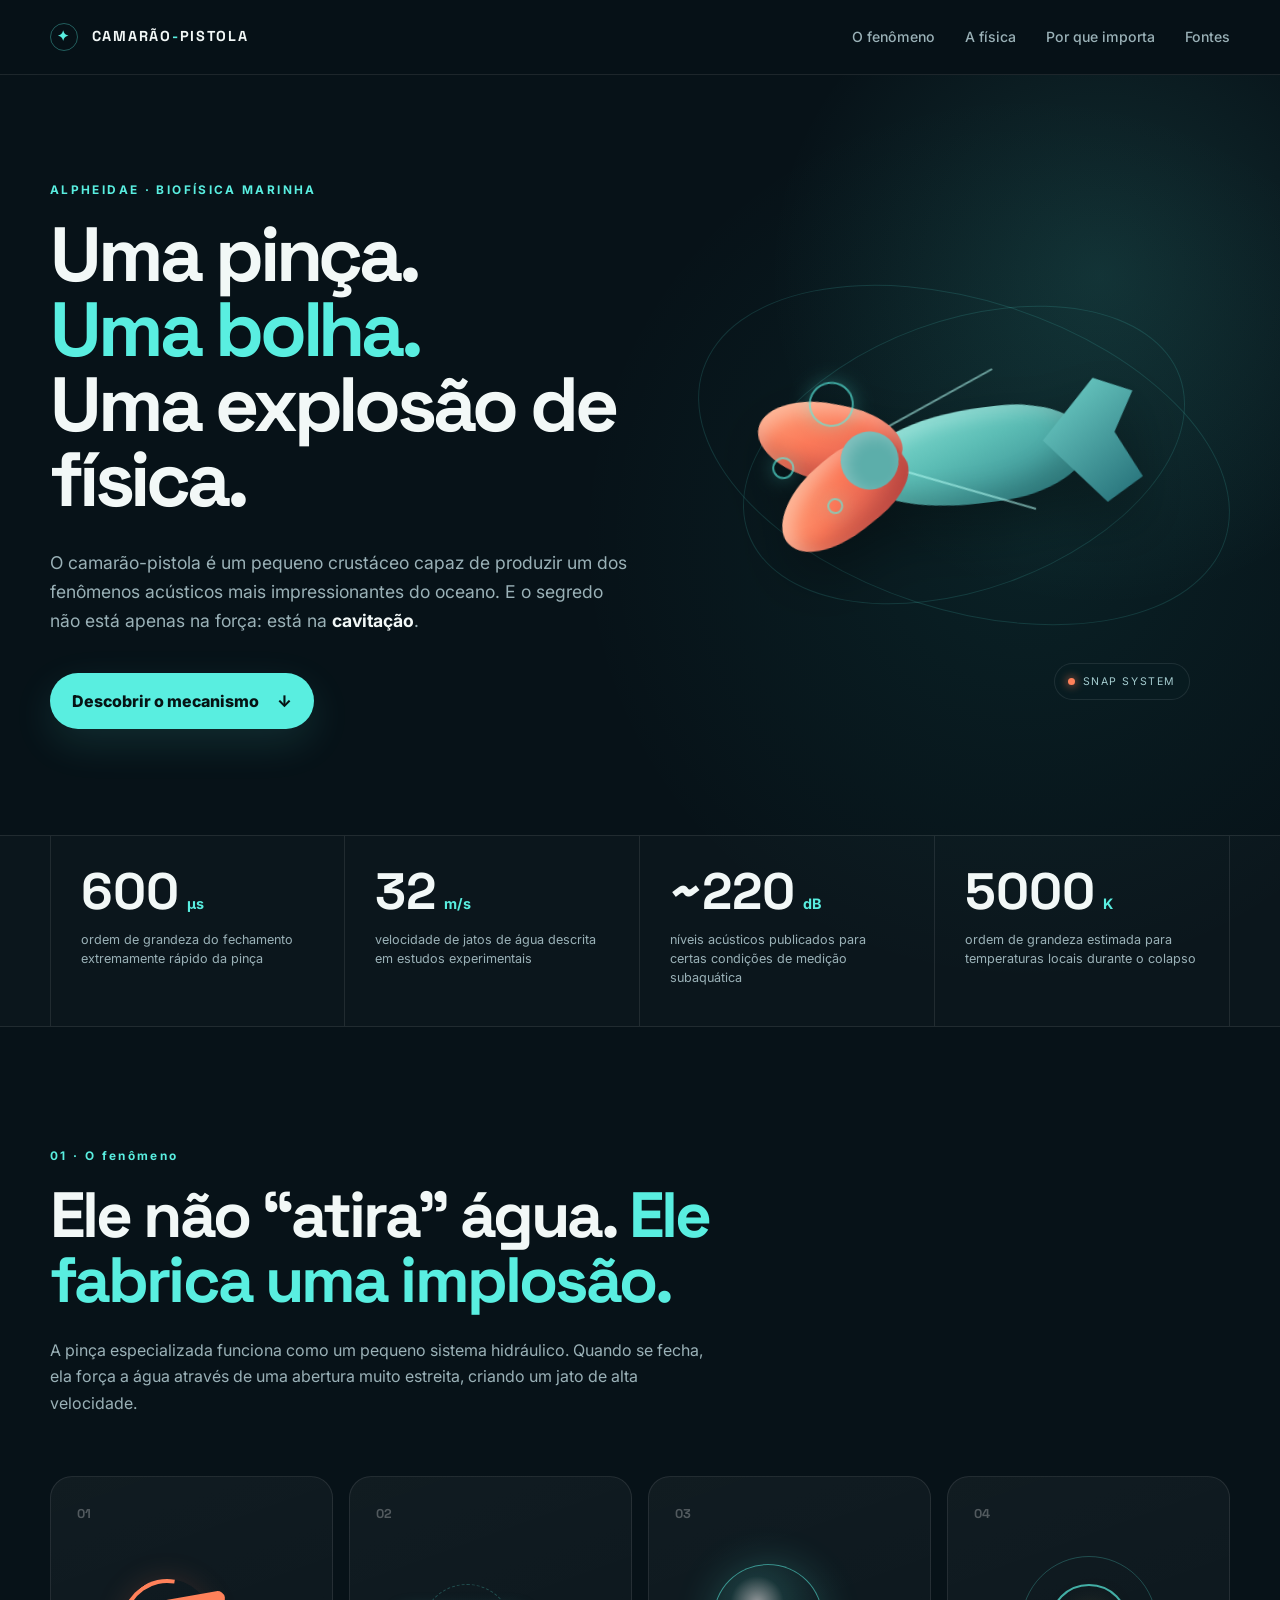
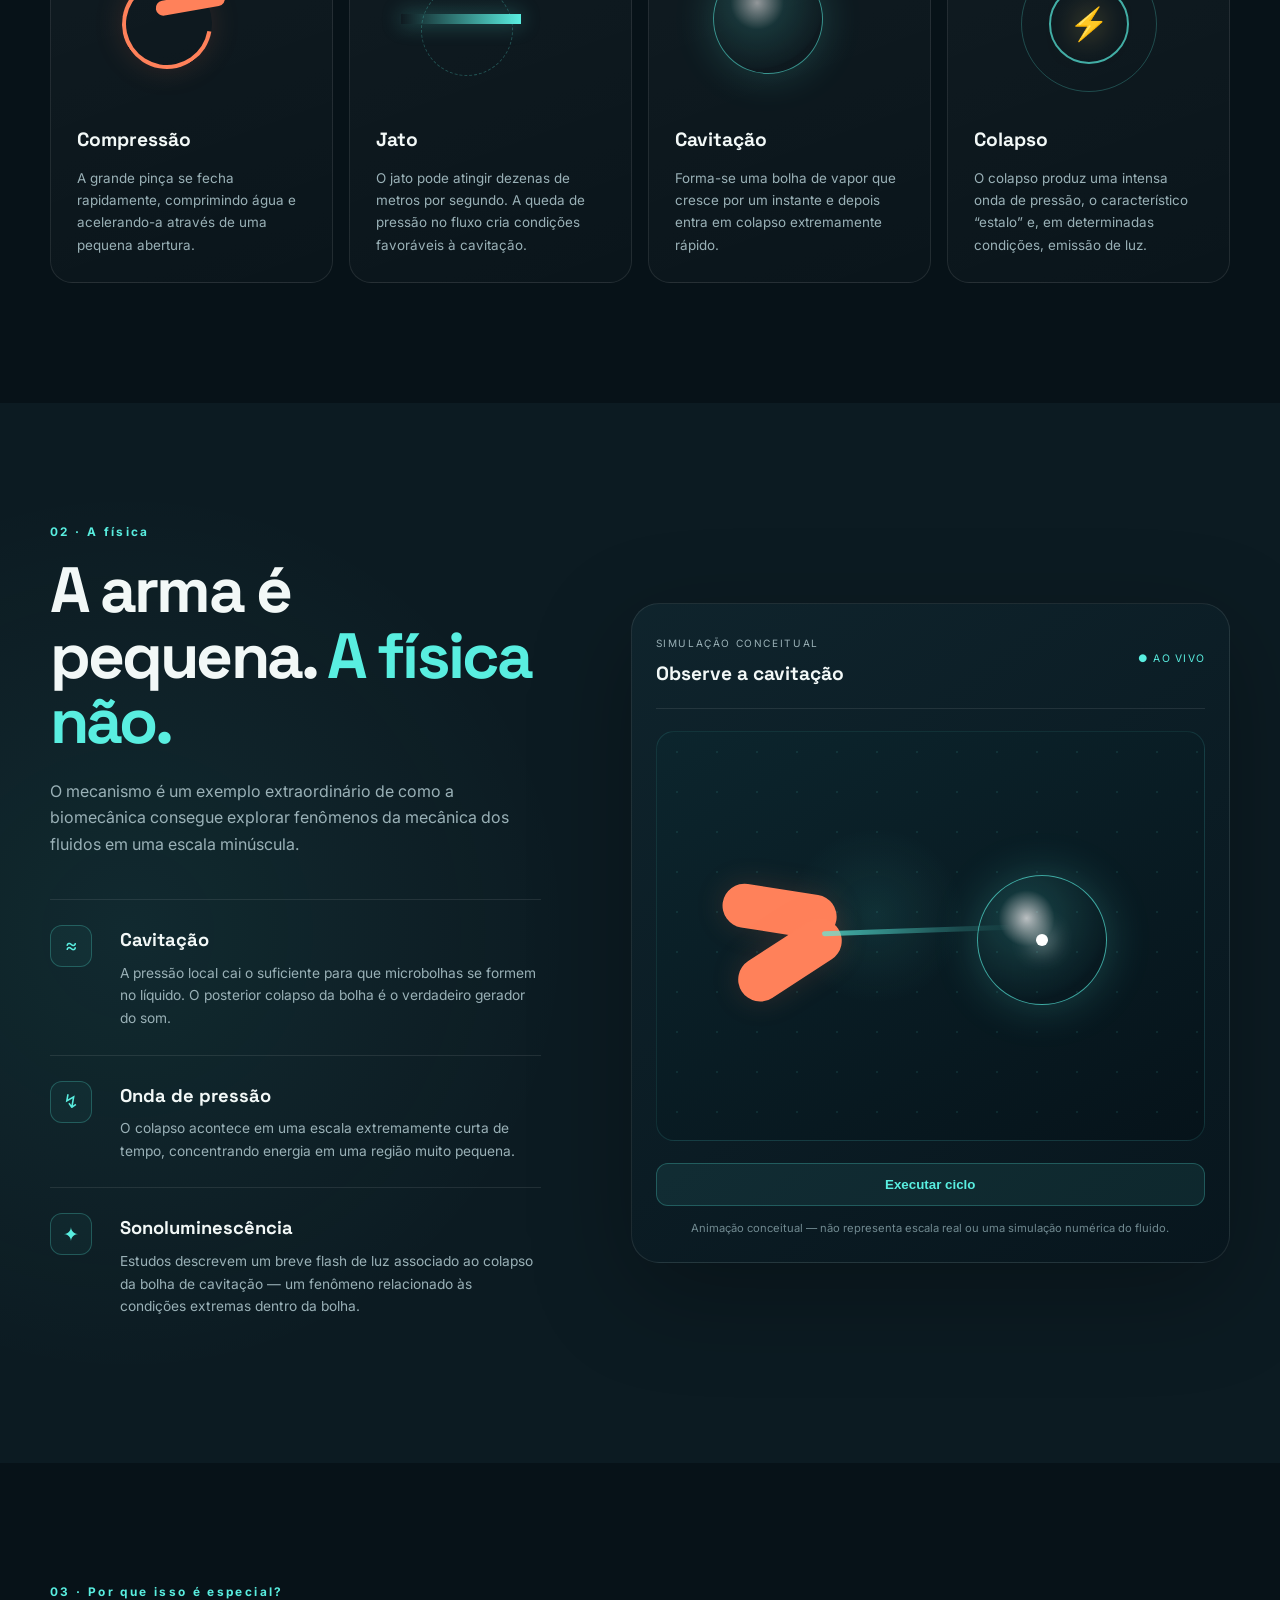
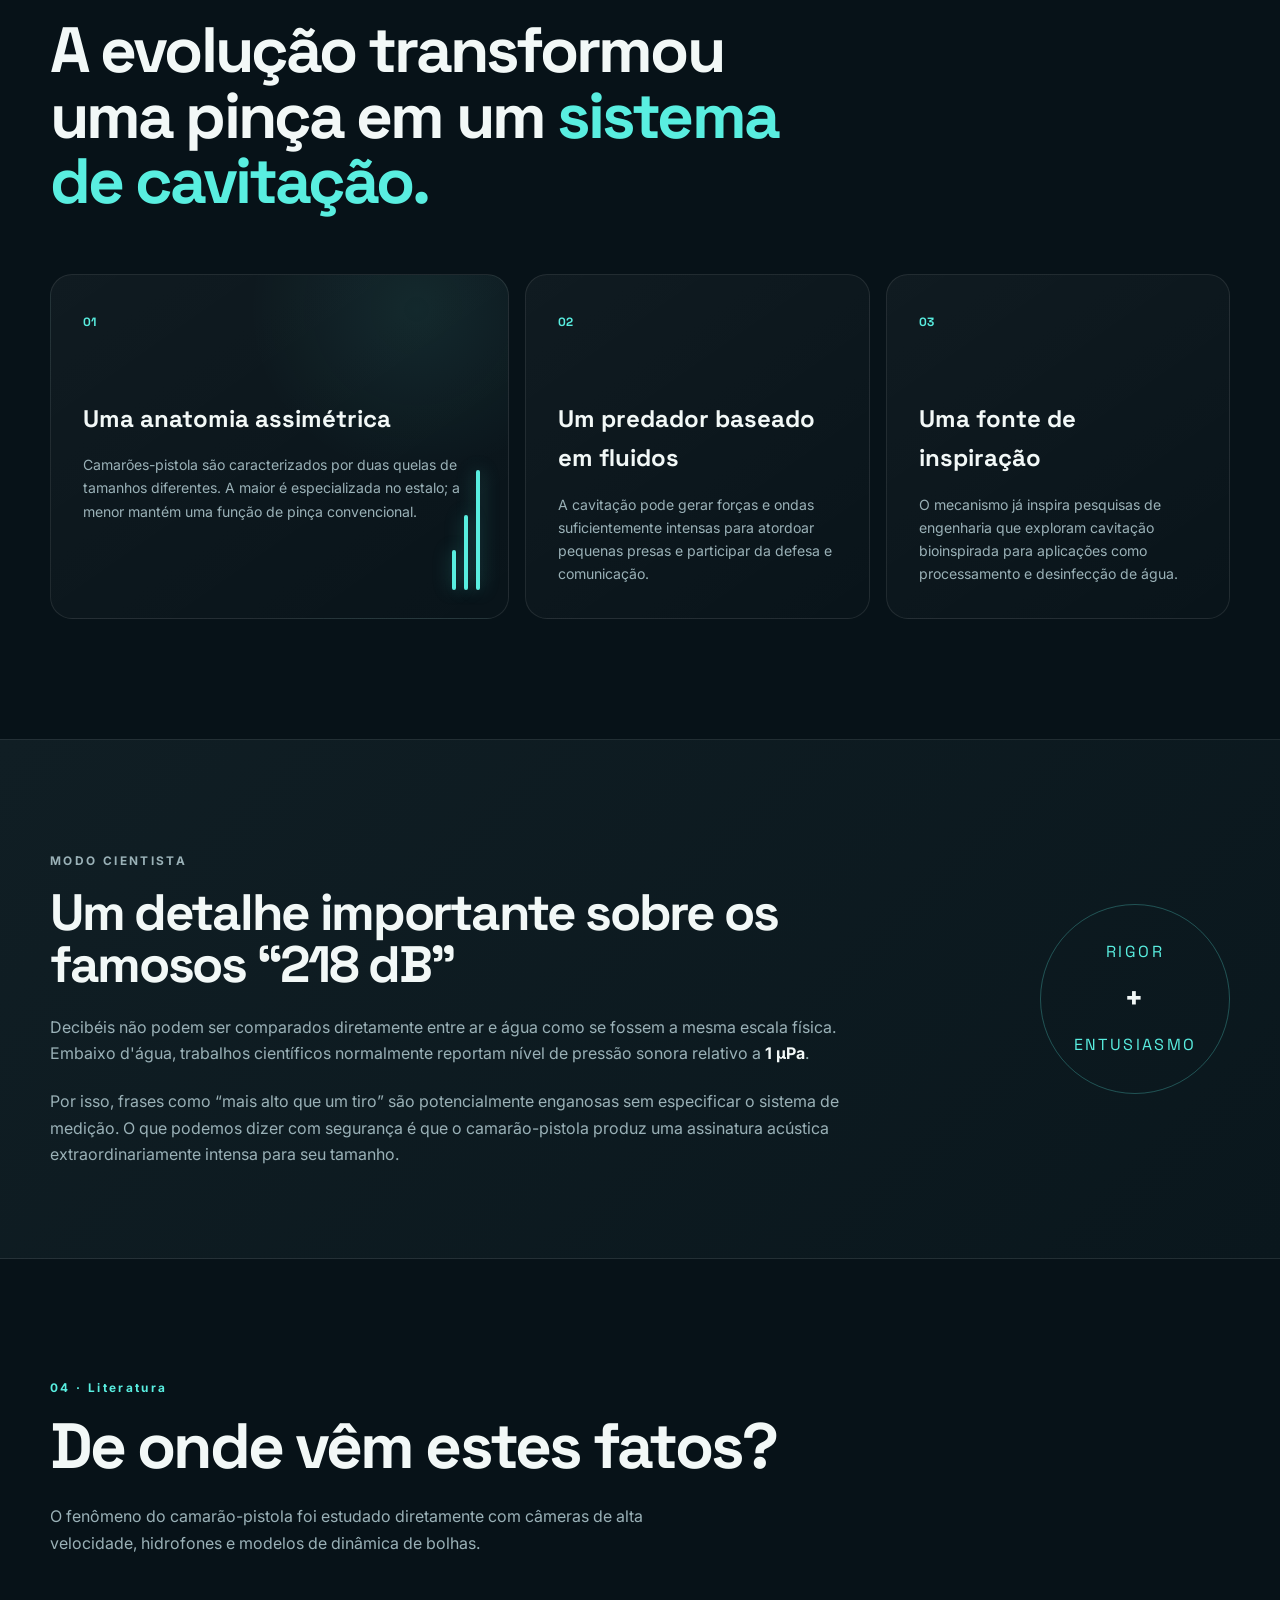
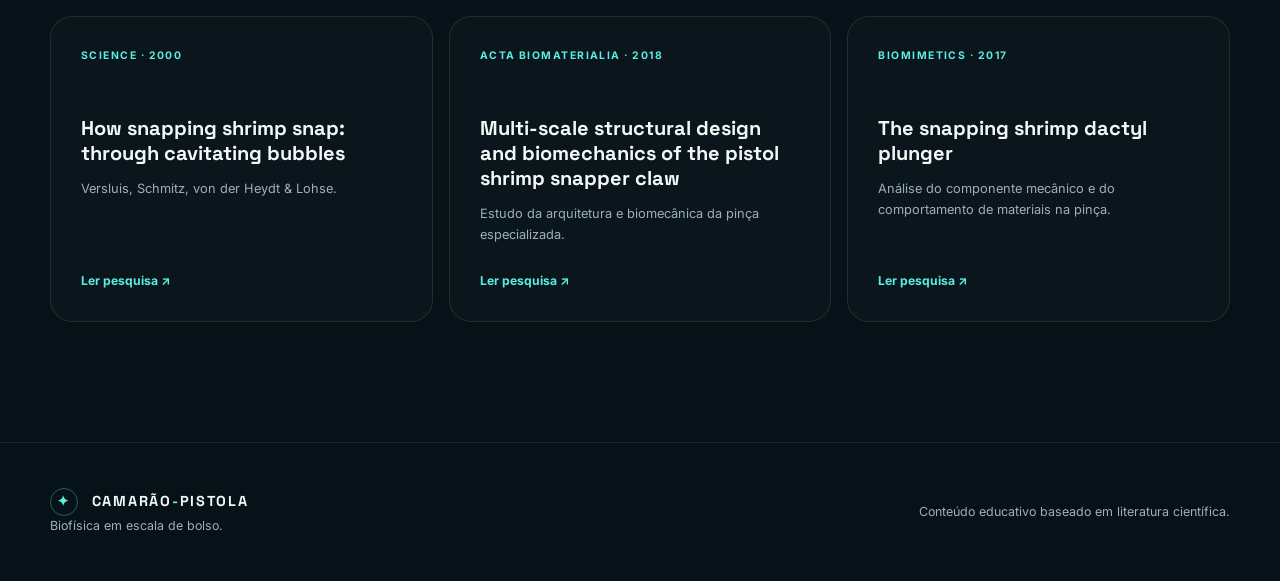
==== index.html @ d69eca31 "Primeiro comitt" ====
<!DOCTYPE html>
<html lang="pt-BR">
<head>
    <meta charset="UTF-8">
    <meta name="viewport" content="width=device-width, initial-scale=1.0">

    <meta
        name="description"
        content="Descubra a física impressionante do camarão-pistola: sua pinça, cavitação, onda de choque e o fenômeno de sonoluminescência."
    >

    <title>Camarão-Pistola — A explosão em miniatura do oceano</title>

    <link rel="preconnect" href="https://fonts.googleapis.com">
    <link rel="preconnect" href="https://fonts.gstatic.com" crossorigin>
    <link
        href="https://fonts.googleapis.com/css2?family=Inter:wght@400;500;600;700;800&family=Space+Grotesk:wght@500;600;700&display=swap"
        rel="stylesheet"
    >

    <link rel="stylesheet" href="style.css">
</head>

<body>

    <header class="site-header">
        <nav class="nav container">
            <a href="#inicio" class="logo">
                <span class="logo-mark">✦</span>
                CAMARÃO<span>-</span>PISTOLA
            </a>

            <button
                class="menu-toggle"
                id="menuToggle"
                aria-label="Abrir menu"
                aria-expanded="false"
            >
                ☰
            </button>

            <div class="nav-links" id="navLinks">
                <a href="#fenomeno">O fenômeno</a>
                <a href="#fisica">A física</a>
                <a href="#por-que-importa">Por que importa</a>
                <a href="#fontes">Fontes</a>
            </div>
        </nav>
    </header>

    <main>

        <!-- HERO -->
        <section class="hero" id="inicio">
            <div class="hero-bg-glow"></div>

            <div class="container hero-grid">

                <div class="hero-content">
                    <p class="eyebrow">
                        ALPHEIDAE · BIOFÍSICA MARINHA
                    </p>

                    <h1>
                        Uma pinça.
                        <span>Uma bolha.</span>
                        Uma explosão de física.
                    </h1>

                    <p class="hero-description">
                        O camarão-pistola é um pequeno crustáceo capaz de produzir
                        um dos fenômenos acústicos mais impressionantes do oceano.
                        E o segredo não está apenas na força: está na
                        <strong>cavitação</strong>.
                    </p>

                    <a class="cta-button" href="#fenomeno">
                        Descobrir o mecanismo
                        <span>↓</span>
                    </a>
                </div>

                <div class="hero-visual">
                    <div class="orbital-ring ring-one"></div>
                    <div class="orbital-ring ring-two"></div>

                    <div class="shrimp-art" aria-label="Ilustração estilizada de um camarão-pistola">
                        <div class="shrimp-body"></div>
                        <div class="shrimp-tail"></div>

                        <div class="shrimp-eye eye-one"></div>
                        <div class="shrimp-eye eye-two"></div>

                        <div class="antenna antenna-one"></div>
                        <div class="antenna antenna-two"></div>

                        <div class="claw">
                            <div class="claw-upper"></div>
                            <div class="claw-lower"></div>
                            <div class="claw-joint"></div>
                        </div>

                        <div class="bubble bubble-a"></div>
                        <div class="bubble bubble-b"></div>
                        <div class="bubble bubble-c"></div>
                    </div>

                    <div class="visual-label">
                        <span class="pulse-dot"></span>
                        SNAP SYSTEM
                    </div>
                </div>

            </div>
        </section>


        <!-- NÚMEROS -->
        <section class="stats">
            <div class="container stats-grid">

                <article class="stat-card">
                    <strong data-count="600">0</strong>
                    <span>µs</span>
                    <p>ordem de grandeza do fechamento extremamente rápido da pinça</p>
                </article>

                <article class="stat-card">
                    <strong data-count="32">0</strong>
                    <span>m/s</span>
                    <p>velocidade de jatos de água descrita em estudos experimentais</p>
                </article>

                <article class="stat-card">
                    <strong>~220</strong>
                    <span>dB</span>
                    <p>níveis acústicos publicados para certas condições de medição subaquática</p>
                </article>

                <article class="stat-card">
                    <strong>5000</strong>
                    <span>K</span>
                    <p>ordem de grandeza estimada para temperaturas locais durante o colapso</p>
                </article>

            </div>
        </section>


        <!-- FENÔMENO -->
        <section class="section" id="fenomeno">
            <div class="container">

                <div class="section-heading">
                    <p class="eyebrow">01 · O fenômeno</p>

                    <h2>
                        Ele não “atira” água.
                        <span>Ele fabrica uma implosão.</span>
                    </h2>

                    <p>
                        A pinça especializada funciona como um pequeno sistema
                        hidráulico. Quando se fecha, ela força a água através
                        de uma abertura muito estreita, criando um jato de alta
                        velocidade.
                    </p>
                </div>

                <div class="process">

                    <article class="process-step">
                        <div class="step-number">01</div>

                        <div class="step-visual claw-step">
                            <div class="mini-claw"></div>
                        </div>

                        <h3>Compressão</h3>

                        <p>
                            A grande pinça se fecha rapidamente, comprimindo água
                            e acelerando-a através de uma pequena abertura.
                        </p>
                    </article>


                    <article class="process-step">
                        <div class="step-number">02</div>

                        <div class="step-visual jet-step">
                            <div class="water-jet"></div>
                        </div>

                        <h3>Jato</h3>

                        <p>
                            O jato pode atingir dezenas de metros por segundo.
                            A queda de pressão no fluxo cria condições favoráveis
                            à cavitação.
                        </p>
                    </article>


                    <article class="process-step">
                        <div class="step-number">03</div>

                        <div class="step-visual bubble-step">
                            <div class="cavitation-bubble"></div>
                        </div>

                        <h3>Cavitação</h3>

                        <p>
                            Forma-se uma bolha de vapor que cresce por um instante
                            e depois entra em colapso extremamente rápido.
                        </p>
                    </article>


                    <article class="process-step">
                        <div class="step-number">04</div>

                        <div class="step-visual shock-step">
                            <div class="shockwave"></div>
                            <span>⚡</span>
                        </div>

                        <h3>Colapso</h3>

                        <p>
                            O colapso produz uma intensa onda de pressão, o
                            característico “estalo” e, em determinadas condições,
                            emissão de luz.
                        </p>
                    </article>

                </div>
            </div>
        </section>


        <!-- FÍSICA -->
        <section class="physics-section" id="fisica">
            <div class="container physics-grid">

                <div>
                    <p class="eyebrow">02 · A física</p>

                    <h2>
                        A arma é pequena.
                        <span>A física não.</span>
                    </h2>

                    <p class="physics-intro">
                        O mecanismo é um exemplo extraordinário de como a
                        biomecânica consegue explorar fenômenos da mecânica dos
                        fluidos em uma escala minúscula.
                    </p>

                    <div class="physics-points">

                        <div class="physics-point">
                            <div class="point-icon">≈</div>

                            <div>
                                <h3>Cavitação</h3>

                                <p>
                                    A pressão local cai o suficiente para que
                                    microbolhas se formem no líquido. O posterior
                                    colapso da bolha é o verdadeiro gerador
                                    do som.
                                </p>
                            </div>
                        </div>


                        <div class="physics-point">
                            <div class="point-icon">↯</div>

                            <div>
                                <h3>Onda de pressão</h3>

                                <p>
                                    O colapso acontece em uma escala extremamente
                                    curta de tempo, concentrando energia em uma
                                    região muito pequena.
                                </p>
                            </div>
                        </div>


                        <div class="physics-point">
                            <div class="point-icon">✦</div>

                            <div>
                                <h3>Sonoluminescência</h3>

                                <p>
                                    Estudos descrevem um breve flash de luz associado
                                    ao colapso da bolha de cavitação — um fenômeno
                                    relacionado às condições extremas dentro da bolha.
                                </p>
                            </div>
                        </div>

                    </div>
                </div>


                <!-- Simulação -->
                <div class="simulation-card">

                    <div class="simulation-header">
                        <div>
                            <span class="simulation-label">SIMULAÇÃO CONCEITUAL</span>
                            <h3>Observe a cavitação</h3>
                        </div>

                        <span class="simulation-status">
                            ● AO VIVO
                        </span>
                    </div>

                    <div class="simulation">

                        <div class="sim-water"></div>

                        <div class="sim-claw">
                            <div class="sim-upper"></div>
                            <div class="sim-lower"></div>
                        </div>

                        <div class="sim-stream"></div>

                        <div class="sim-bubble">
                            <span></span>
                        </div>

                        <div class="sim-shockwave wave-one"></div>
                        <div class="sim-shockwave wave-two"></div>

                    </div>

                    <button id="simulateButton" class="simulate-button">
                        Executar ciclo
                    </button>

                    <p class="simulation-note">
                        Animação conceitual — não representa escala real ou uma
                        simulação numérica do fluido.
                    </p>

                </div>

            </div>
        </section>


        <!-- DETALHE -->
        <section class="section detail-section" id="por-que-importa">
            <div class="container">

                <div class="section-heading narrow">
                    <p class="eyebrow">03 · Por que isso é especial?</p>

                    <h2>
                        A evolução transformou uma pinça
                        em um <span>sistema de cavitação.</span>
                    </h2>
                </div>


                <div class="feature-grid">

                    <article class="feature-card feature-large">
                        <span class="feature-number">01</span>

                        <h3>Uma anatomia assimétrica</h3>

                        <p>
                            Camarões-pistola são caracterizados por duas quelas
                            de tamanhos diferentes. A maior é especializada no
                            estalo; a menor mantém uma função de pinça convencional.
                        </p>

                        <div class="feature-decoration">
                            <div></div>
                            <div></div>
                            <div></div>
                        </div>
                    </article>


                    <article class="feature-card">
                        <span class="feature-number">02</span>

                        <h3>Um predador baseado em fluidos</h3>

                        <p>
                            A cavitação pode gerar forças e ondas suficientemente
                            intensas para atordoar pequenas presas e participar da
                            defesa e comunicação.
                        </p>
                    </article>


                    <article class="feature-card">
                        <span class="feature-number">03</span>

                        <h3>Uma fonte de inspiração</h3>

                        <p>
                            O mecanismo já inspira pesquisas de engenharia que
                            exploram cavitação bioinspirada para aplicações como
                            processamento e desinfecção de água.
                        </p>
                    </article>

                </div>

            </div>
        </section>


        <!-- MODO CIENTISTA -->
        <section class="scientist-section">
            <div class="container scientist-box">

                <div>
                    <p class="eyebrow">MODO CIENTISTA</p>

                    <h2>
                        Um detalhe importante sobre os famosos “218 dB”
                    </h2>

                    <p>
                        Decibéis não podem ser comparados diretamente entre ar e
                        água como se fossem a mesma escala física. Embaixo d'água,
                        trabalhos científicos normalmente reportam nível de pressão
                        sonora relativo a <strong>1 µPa</strong>.
                    </p>

                    <p>
                        Por isso, frases como “mais alto que um tiro” são
                        potencialmente enganosas sem especificar o sistema de
                        medição. O que podemos dizer com segurança é que o
                        camarão-pistola produz uma assinatura acústica
                        extraordinariamente intensa para seu tamanho.
                    </p>
                </div>

                <div class="scientist-badge">
                    <span>RIGOR</span>
                    <strong>+</strong>
                    <span>ENTUSIASMO</span>
                </div>

            </div>
        </section>


        <!-- FONTES -->
        <section class="sources section" id="fontes">
            <div class="container">

                <div class="section-heading">
                    <p class="eyebrow">04 · Literatura</p>

                    <h2>
                        De onde vêm estes fatos?
                    </h2>

                    <p>
                        O fenômeno do camarão-pistola foi estudado diretamente
                        com câmeras de alta velocidade, hidrofones e modelos de
                        dinâmica de bolhas.
                    </p>
                </div>

                <div class="source-list">

                    <a
                        class="source-card"
                        href="https://pubmed.ncbi.nlm.nih.gov/11000111/"
                        target="_blank"
                        rel="noopener noreferrer"
                    >
                        <span class="source-type">SCIENCE · 2000</span>

                        <h3>
                            How snapping shrimp snap: through cavitating bubbles
                        </h3>

                        <p>
                            Versluis, Schmitz, von der Heydt & Lohse.
                        </p>

                        <span class="source-link">
                            Ler pesquisa ↗
                        </span>
                    </a>


                    <a
                        class="source-card"
                        href="https://www.sciencedirect.com/science/article/pii/S1742706118302411"
                        target="_blank"
                        rel="noopener noreferrer"
                    >
                        <span class="source-type">ACTA BIOMATERIALIA · 2018</span>

                        <h3>
                            Multi-scale structural design and biomechanics of the pistol shrimp snapper claw
                        </h3>

                        <p>
                            Estudo da arquitetura e biomecânica da pinça especializada.
                        </p>

                        <span class="source-link">
                            Ler pesquisa ↗
                        </span>
                    </a>


                    <a
                        class="source-card"
                        href="https://www.sciencedirect.com/science/article/abs/pii/S0944200617301101"
                        target="_blank"
                        rel="noopener noreferrer"
                    >
                        <span class="source-type">BIOMIMETICS · 2017</span>

                        <h3>
                            The snapping shrimp dactyl plunger
                        </h3>

                        <p>
                            Análise do componente mecânico e do comportamento de
                            materiais na pinça.
                        </p>

                        <span class="source-link">
                            Ler pesquisa ↗
                        </span>
                    </a>

                </div>

            </div>
        </section>

    </main>


    <footer>
        <div class="container footer-content">

            <div>
                <div class="logo">
                    <span class="logo-mark">✦</span>
                    CAMARÃO<span>-</span>PISTOLA
                </div>

                <p>
                    Biofísica em escala de bolso.
                </p>
            </div>

            <p class="footer-note">
                Conteúdo educativo baseado em literatura científica.
            </p>

        </div>
    </footer>


    <script src="script.js"></script>

</body>
</html>
---- style.css ----
:root {
    --bg: #071218;
    --bg-soft: #0c1b22;
    --surface: #10252d;
    --surface-light: #14313b;
    --text: #f2f8f7;
    --muted: #9ab1b7;

    --cyan: #59eee0;
    --cyan-dark: #19bdae;
    --orange: #ff815a;
    --yellow: #ffd166;

    --line: rgba(255, 255, 255, 0.09);

    --radius: 22px;
    --container: 1180px;
}


* {
    box-sizing: border-box;
    margin: 0;
    padding: 0;
}


html {
    scroll-behavior: smooth;
}


body {
    background:
        radial-gradient(circle at 80% 10%, rgba(47, 227, 213, 0.07), transparent 28rem),
        var(--bg);

    color: var(--text);

    font-family: "Inter", sans-serif;

    line-height: 1.65;

    overflow-x: hidden;
}


a {
    color: inherit;
    text-decoration: none;
}


.container {
    width: min(100% - 48px, var(--container));
    margin-inline: auto;
}


/* HEADER */

.site-header {
    position: sticky;
    top: 0;

    z-index: 100;

    border-bottom: 1px solid var(--line);

    background: rgba(7, 18, 24, 0.82);

    backdrop-filter: blur(18px);
}


.nav {
    min-height: 74px;

    display: flex;
    align-items: center;
    justify-content: space-between;
}


.logo {
    font-family: "Space Grotesk", sans-serif;

    font-size: 0.9rem;

    font-weight: 700;

    letter-spacing: 0.12em;
}


.logo > span:not(.logo-mark) {
    color: var(--cyan);
}


.logo-mark {
    display: inline-grid;

    width: 28px;
    height: 28px;

    margin-right: 8px;

    place-items: center;

    border: 1px solid rgba(89, 238, 224, 0.35);

    border-radius: 50%;

    color: var(--cyan);
}


.nav-links {
    display: flex;
    gap: 30px;

    color: var(--muted);

    font-size: 0.88rem;

    font-weight: 500;
}


.nav-links a {
    transition:
        color 0.2s ease,
        transform 0.2s ease;
}


.nav-links a:hover {
    color: var(--cyan);

    transform: translateY(-1px);
}


.menu-toggle {
    display: none;

    border: 0;

    background: transparent;

    color: var(--text);

    font-size: 1.8rem;

    cursor: pointer;
}


/* HERO */

.hero {
    position: relative;

    min-height: 760px;

    display: grid;

    align-items: center;

    overflow: hidden;
}


.hero-bg-glow {
    position: absolute;

    width: 720px;
    height: 720px;

    right: -180px;
    top: -160px;

    background:
        radial-gradient(
            circle,
            rgba(89, 238, 224, 0.13),
            transparent 65%
        );

    pointer-events: none;
}


.hero-grid {
    display: grid;

    grid-template-columns: 1.04fr 0.96fr;

    align-items: center;

    gap: 70px;
}


.eyebrow {
    margin-bottom: 16px;

    color: var(--cyan);

    font-size: 0.74rem;

    font-weight: 700;

    letter-spacing: 0.2em;
}


.hero h1 {
    max-width: 760px;

    font-family: "Space Grotesk", sans-serif;

    font-size: clamp(3.2rem, 6vw, 6.3rem);

    line-height: 0.98;

    letter-spacing: -0.055em;
}


.hero h1 span {
    display: block;

    color: var(--cyan);
}


.hero-description {
    max-width: 630px;

    margin-top: 30px;

    color: var(--muted);

    font-size: 1.1rem;
}


.hero-description strong {
    color: var(--text);
}


.cta-button {
    display: inline-flex;

    align-items: center;
    gap: 18px;

    margin-top: 38px;

    padding: 15px 22px;

    border-radius: 999px;

    background: var(--cyan);

    color: #061314;

    font-weight: 800;

    box-shadow:
        0 0 0 0 rgba(89, 238, 224, 0.25),
        0 14px 40px rgba(89, 238, 224, 0.12);

    transition:
        transform 0.2s ease,
        box-shadow 0.2s ease;
}


.cta-button:hover {
    transform: translateY(-3px);

    box-shadow:
        0 0 0 8px rgba(89, 238, 224, 0.05),
        0 18px 55px rgba(89, 238, 224, 0.2);
}


.hero-visual {
    position: relative;

    min-height: 600px;

    display: grid;

    place-items: center;
}


.orbital-ring {
    position: absolute;

    border: 1px solid rgba(89, 238, 224, 0.14);

    border-radius: 50%;

    transform: rotate(-20deg);
}


.ring-one {
    width: 460px;
    height: 270px;
}


.ring-two {
    width: 550px;
    height: 310px;

    transform: rotate(18deg);
}


.shrimp-art {
    position: relative;

    width: 400px;
    height: 250px;

    transform: rotate(-7deg);

    filter:
        drop-shadow(0 25px 30px rgba(0, 0, 0, 0.35));
}


.shrimp-body {
    position: absolute;

    width: 230px;
    height: 95px;

    left: 95px;
    top: 80px;

    border-radius:
        62% 42% 46% 55% /
        58% 52% 58% 48%;

    background:
        linear-gradient(
            160deg,
            #8ce6d9,
            #5cbdb5 44%,
            #2b7f85 100%
        );

    box-shadow:
        inset -20px -15px 25px rgba(0, 0, 0, 0.15),
        inset 10px 10px 15px rgba(255, 255, 255, 0.18);
}


.shrimp-tail {
    position: absolute;

    width: 95px;
    height: 125px;

    right: 25px;
    top: 64px;

    background:
        linear-gradient(
            145deg,
            #72d4cb,
            #236d76
        );

    clip-path: polygon(
        0 45%,
        60% 0,
        100% 14%,
        76% 45%,
        100% 83%,
        60% 100%
    );
}


.shrimp-eye {
    position: absolute;

    width: 10px;
    height: 10px;

    top: 101px;

    border-radius: 50%;

    background: var(--yellow);

    box-shadow:
        0 0 12px rgba(255, 209, 102, 0.9);
}


.eye-one {
    left: 100px;
}


.eye-two {
    left: 117px;
}


.antenna {
    position: absolute;

    height: 2px;

    transform-origin: left center;

    background: rgba(178, 251, 242, 0.55);
}


.antenna-one {
    width: 160px;

    left: 90px;
    top: 102px;

    transform: rotate(-22deg);
}


.antenna-two {
    width: 190px;

    left: 90px;
    top: 112px;

    transform: rotate(23deg);
}


.claw {
    position: absolute;

    width: 190px;
    height: 165px;

    left: -6px;
    top: 40px;

    transform: rotate(-7deg);
}


.claw-upper,
.claw-lower {
    position: absolute;

    width: 145px;
    height: 78px;

    left: 5px;

    border-radius: 55% 48% 40% 55%;

    background:
        linear-gradient(
            145deg,
            #ffaf83,
            #fb7959 45%,
            #c94b48
        );

    box-shadow:
        inset 8px 9px 15px rgba(255, 255, 255, 0.25),
        inset -15px -15px 18px rgba(84, 18, 22, 0.18);
}


.claw-upper {
    top: 15px;

    transform:
        rotate(27deg)
        skewX(-4deg);
}


.claw-lower {
    top: 70px;

    transform:
        rotate(-25deg)
        skewX(-4deg);
}


.claw-joint {
    position: absolute;

    width: 58px;
    height: 58px;

    left: 83px;
    top: 52px;

    border-radius: 50%;

    background: #5caeaa;

    box-shadow:
        inset 5px 6px 15px rgba(255, 255, 255, 0.25);
}


.bubble {
    position: absolute;

    border-radius: 50%;

    border: 2px solid rgba(89, 238, 224, 0.65);

    box-shadow:
        0 0 20px rgba(89, 238, 224, 0.3);
}


.bubble-a {
    width: 45px;
    height: 45px;

    left: 52px;
    top: 36px;
}


.bubble-b {
    width: 22px;
    height: 22px;

    left: 8px;
    top: 105px;
}


.bubble-c {
    width: 16px;
    height: 16px;

    left: 58px;
    top: 152px;
}


.visual-label {
    position: absolute;

    right: 40px;
    bottom: 55px;

    display: flex;

    align-items: center;

    gap: 8px;

    padding: 9px 13px;

    border: 1px solid var(--line);

    border-radius: 999px;

    background: rgba(9, 28, 34, 0.75);

    color: #a4cccf;

    font-size: 0.66rem;

    letter-spacing: 0.15em;
}


.pulse-dot {
    width: 7px;
    height: 7px;

    border-radius: 50%;

    background: var(--orange);

    box-shadow: 0 0 10px var(--orange);

    animation: pulse 1.5s infinite;
}


@keyframes pulse {
    0%, 100% {
        transform: scale(1);

        opacity: 1;
    }

    50% {
        transform: scale(1.6);

        opacity: 0.55;
    }
}


/* STATS */

.stats {
    border-top: 1px solid var(--line);
    border-bottom: 1px solid var(--line);

    background: rgba(255, 255, 255, 0.015);
}


.stats-grid {
    display: grid;

    grid-template-columns: repeat(4, 1fr);
}


.stat-card {
    min-height: 190px;

    padding: 30px;

    border-right: 1px solid var(--line);
}


.stat-card:first-child {
    border-left: 1px solid var(--line);
}


.stat-card strong {
    font-family: "Space Grotesk", sans-serif;

    font-size: clamp(2.1rem, 4vw, 3.6rem);

    line-height: 1;

    color: var(--text);
}


.stat-card span {
    margin-left: 4px;

    color: var(--cyan);

    font-size: 0.9rem;

    font-weight: 700;
}


.stat-card p {
    margin-top: 14px;

    color: var(--muted);

    font-size: 0.79rem;

    line-height: 1.5;
}


/* SECTIONS */

.section {
    padding: 120px 0;
}


.section-heading {
    max-width: 820px;

    margin-bottom: 60px;
}


.section-heading.narrow {
    max-width: 780px;
}


.section-heading h2,
.physics-section h2,
.scientist-section h2 {
    font-family: "Space Grotesk", sans-serif;

    font-size: clamp(2.5rem, 5vw, 5rem);

    letter-spacing: -0.045em;

    line-height: 1.02;
}


.section-heading h2 span,
.physics-section h2 span {
    color: var(--cyan);
}


.section-heading > p:last-child {
    max-width: 660px;

    margin-top: 24px;

    color: var(--muted);

    font-size: 1rem;
}


/* PROCESS */

.process {
    display: grid;

    grid-template-columns: repeat(4, 1fr);

    gap: 16px;
}


.process-step {
    padding: 26px;

    border: 1px solid var(--line);

    border-radius: var(--radius);

    background:
        linear-gradient(
            160deg,
            rgba(255, 255, 255, 0.045),
            rgba(255, 255, 255, 0.015)
        );

    transition:
        transform 0.25s ease,
        border-color 0.25s ease;
}


.process-step:hover {
    transform: translateY(-7px);

    border-color: rgba(89, 238, 224, 0.25);
}


.step-number {
    color: rgba(255, 255, 255, 0.28);

    font-family: "Space Grotesk", sans-serif;

    font-size: 0.8rem;

    font-weight: 700;
}


.step-visual {
    position: relative;

    height: 150px;

    margin: 25px 0;
}


.mini-claw {
    position: absolute;

    width: 90px;
    height: 90px;

    left: 45px;
    top: 30px;

    border-radius: 50%;

    border: 4px solid var(--orange);

    border-right-color: transparent;

    transform: rotate(-35deg);

    box-shadow: 0 0 30px rgba(255, 129, 90, 0.15);
}


.mini-claw::after {
    content: "";

    position: absolute;

    width: 70px;
    height: 15px;

    right: -25px;
    top: 30px;

    border-radius: 999px;

    background: var(--orange);

    transform: rotate(25deg);
}


.water-jet::before {
    content: "";

    position: absolute;

    width: 10px;
    height: 120px;

    left: 80px;
    top: 10px;

    background: linear-gradient(
        to top,
        transparent,
        var(--cyan)
    );

    transform: rotate(90deg);

    box-shadow:
        0 0 20px rgba(89, 238, 224, 0.35);
}


.water-jet::after {
    content: "";

    position: absolute;

    width: 90px;
    height: 90px;

    left: 45px;
    top: 35px;

    border: 1px dashed rgba(89, 238, 224, 0.25);

    border-radius: 50%;
}


.cavitation-bubble {
    position: absolute;

    width: 110px;
    height: 110px;

    left: 38px;
    top: 15px;

    border-radius: 50%;

    background:
        radial-gradient(
            circle at 40% 35%,
            rgba(255, 255, 255, 0.55),
            rgba(89, 238, 224, 0.13) 28%,
            rgba(89, 238, 224, 0.02) 68%,
            transparent 70%
        );

    border: 1px solid rgba(89, 238, 224, 0.55);

    box-shadow:
        0 0 40px rgba(89, 238, 224, 0.2);

    animation: bubbleFloat 2.3s infinite ease-in-out;
}


@keyframes bubbleFloat {
    0%, 100% {
        transform: scale(0.96);
    }

    50% {
        transform: scale(1.04);
    }
}


.shock-step {
    display: grid;

    place-items: center;
}


.shock-step span {
    position: relative;

    z-index: 2;

    color: var(--yellow);

    font-size: 2rem;

    filter:
        drop-shadow(0 0 15px rgba(255, 209, 102, 0.6));
}


.shockwave {
    position: absolute;

    width: 80px;
    height: 80px;

    border: 2px solid var(--cyan);

    border-radius: 50%;

    opacity: 0.7;
}


.shockwave::after {
    content: "";

    position: absolute;

    inset: -30px;

    border: 1px solid rgba(89, 238, 224, 0.35);

    border-radius: 50%;
}


.process-step h3 {
    font-family: "Space Grotesk", sans-serif;

    font-size: 1.2rem;
}


.process-step p {
    margin-top: 11px;

    color: var(--muted);

    font-size: 0.84rem;
}


/* PHYSICS */

.physics-section {
    padding: 120px 0;

    background:
        radial-gradient(
            circle at 10% 50%,
            rgba(89, 238, 224, 0.07),
            transparent 35%
        ),
        var(--bg-soft);
}


.physics-grid {
    display: grid;

    grid-template-columns: 0.9fr 1.1fr;

    gap: 90px;

    align-items: center;
}


.physics-intro {
    max-width: 650px;

    margin-top: 24px;

    color: var(--muted);
}


.physics-points {
    margin-top: 42px;
}


.physics-point {
    display: grid;

    grid-template-columns: 50px 1fr;

    gap: 20px;

    padding: 25px 0;

    border-top: 1px solid var(--line);
}


.point-icon {
    width: 42px;
    height: 42px;

    display: grid;

    place-items: center;

    border: 1px solid rgba(89, 238, 224, 0.25);

    border-radius: 12px;

    background: rgba(89, 238, 224, 0.04);

    color: var(--cyan);

    font-size: 1.2rem;
}


.physics-point h3 {
    font-family: "Space Grotesk", sans-serif;

    font-size: 1.15rem;
}


.physics-point p {
    margin-top: 6px;

    color: var(--muted);

    font-size: 0.86rem;
}


/* SIMULAÇÃO */

.simulation-card {
    padding: 24px;

    border: 1px solid var(--line);

    border-radius: 28px;

    background:
        linear-gradient(
            145deg,
            rgba(16, 37, 45, 0.94),
            rgba(8, 22, 29, 0.94)
        );

    box-shadow:
        0 30px 100px rgba(0, 0, 0, 0.28);
}


.simulation-header {
    display: flex;

    justify-content: space-between;

    align-items: center;

    padding-bottom: 18px;

    border-bottom: 1px solid var(--line);
}


.simulation-label {
    color: var(--muted);

    font-size: 0.63rem;

    letter-spacing: 0.16em;
}


.simulation-header h3 {
    margin-top: 4px;

    font-family: "Space Grotesk", sans-serif;

    font-size: 1.2rem;
}


.simulation-status {
    color: var(--cyan);

    font-size: 0.65rem;

    letter-spacing: 0.12em;
}


.simulation {
    position: relative;

    height: 410px;

    margin: 22px 0;

    overflow: hidden;

    border: 1px solid rgba(89, 238, 224, 0.12);

    border-radius: 18px;

    background:
        radial-gradient(
            circle at 40% 45%,
            rgba(89, 238, 224, 0.09),
            transparent 22%
        ),
        linear-gradient(
            150deg,
            #0c252d,
            #06131a
        );
}


.sim-water {
    position: absolute;

    inset: 0;

    opacity: 0.3;

    background-image:
        radial-gradient(
            circle,
            rgba(89, 238, 224, 0.3) 1px,
            transparent 1px
        );

    background-size: 40px 40px;

    animation: waterMove 7s linear infinite;
}


@keyframes waterMove {
    from {
        background-position: 0 0;
    }

    to {
        background-position: 40px 40px;
    }
}


.sim-claw {
    position: absolute;

    left: 70px;
    top: 150px;

    width: 160px;
    height: 100px;

    transform: rotate(-12deg);
}


.sim-upper,
.sim-lower {
    position: absolute;

    width: 115px;
    height: 44px;

    border-radius: 40px;

    background: var(--orange);

    box-shadow:
        0 0 30px rgba(255, 129, 90, 0.15);
}


.sim-upper {
    top: 2px;

    transform: rotate(21deg);
}


.sim-lower {
    bottom: 4px;

    transform: rotate(-21deg);
}


.sim-stream {
    position: absolute;

    left: 165px;
    top: 196px;

    width: 190px;
    height: 5px;

    border-radius: 999px;

    background:
        linear-gradient(
            90deg,
            var(--cyan),
            transparent
        );

    opacity: 0.7;

    transform: rotate(-2deg);
}


.sim-bubble {
    position: absolute;

    left: 320px;
    top: 143px;

    width: 130px;
    height: 130px;

    display: grid;

    place-items: center;

    border: 1px solid rgba(89, 238, 224, 0.65);

    border-radius: 50%;

    background:
        radial-gradient(
            circle at 38% 33%,
            rgba(255, 255, 255, 0.72),
            rgba(89, 238, 224, 0.13) 24%,
            rgba(89, 238, 224, 0.025) 65%,
            transparent 72%
        );

    box-shadow:
        0 0 45px rgba(89, 238, 224, 0.22);

    animation:
        conceptualBubble 3s infinite ease-in-out;
}


.sim-bubble span {
    width: 12px;
    height: 12px;

    border-radius: 50%;

    background: white;

    box-shadow:
        0 0 22px 4px rgba(255, 255, 255, 0.65);
}


@keyframes conceptualBubble {
    0% {
        transform: scale(0.78);

        opacity: 0.5;
    }

    45% {
        transform: scale(1);

        opacity: 1;
    }

    65% {
        transform: scale(1.06);

        opacity: 1;
    }

    100% {
        transform: scale(0.72);

        opacity: 0.15;
    }
}


.sim-shockwave {
    position: absolute;

    left: 355px;
    top: 177px;

    width: 70px;
    height: 70px;

    border: 2px solid var(--cyan);

    border-radius: 50%;

    opacity: 0;
}


.wave-one {
    animation: shock 3s infinite;
}


.wave-two {
    animation: shock 3s infinite 0.35s;
}


@keyframes shock {
    0% {
        transform: scale(0.2);

        opacity: 0.7;
    }

    60% {
        opacity: 0.25;
    }

    100% {
        transform: scale(4);

        opacity: 0;
    }
}


.simulation.playing .sim-claw {
    animation: snapClaw 0.65s ease-in-out;
}


@keyframes snapClaw {
    0%,
    100% {
        transform: rotate(-12deg);
    }

    40% {
        transform:
            rotate(-12deg)
            scale(0.92);
    }

    55% {
        transform:
            rotate(-12deg)
            scale(1.06);
    }
}


.simulation.playing .sim-stream {
    animation: streamBurst 0.65s ease-out;
}


@keyframes streamBurst {
    0% {
        transform: scaleX(0.2);

        opacity: 0;
    }

    45% {
        transform: scaleX(1);

        opacity: 0.8;
    }

    100% {
        transform: scaleX(1.4);

        opacity: 0;
    }
}


.simulate-button {
    width: 100%;

    padding: 13px 18px;

    border: 1px solid rgba(89, 238, 224, 0.25);

    border-radius: 12px;

    background: rgba(89, 238, 224, 0.08);

    color: var(--cyan);

    font-weight: 700;

    cursor: pointer;

    transition:
        background 0.2s ease,
        transform 0.2s ease;
}


.simulate-button:hover {
    background: rgba(89, 238, 224, 0.14);

    transform: translateY(-2px);
}


.simulation-note {
    margin-top: 13px;

    color: #718a91;

    text-align: center;

    font-size: 0.7rem;
}


/* FEATURES */

.feature-grid {
    display: grid;

    grid-template-columns: 1.2fr 0.9fr 0.9fr;

    gap: 16px;
}


.feature-card {
    position: relative;

    min-height: 280px;

    padding: 32px;

    overflow: hidden;

    border: 1px solid var(--line);

    border-radius: var(--radius);

    background:
        linear-gradient(
            145deg,
            rgba(255, 255, 255, 0.04),
            rgba(255, 255, 255, 0.012)
        );
}


.feature-large {
    background:
        radial-gradient(
            circle at 80% 10%,
            rgba(89, 238, 224, 0.08),
            transparent 35%
        ),
        linear-gradient(
            145deg,
            rgba(255, 255, 255, 0.04),
            rgba(255, 255, 255, 0.012)
        );
}


.feature-number {
    color: var(--cyan);

    font-family: "Space Grotesk", sans-serif;

    font-size: 0.75rem;

    font-weight: 700;
}


.feature-card h3 {
    max-width: 360px;

    margin-top: 65px;

    font-family: "Space Grotesk", sans-serif;

    font-size: 1.5rem;
}


.feature-card p {
    max-width: 450px;

    margin-top: 15px;

    color: var(--muted);

    font-size: 0.88rem;
}


.feature-decoration {
    position: absolute;

    right: 28px;
    bottom: 28px;

    display: flex;

    gap: 8px;

    align-items: flex-end;
}


.feature-decoration div {
    width: 4px;

    border-radius: 999px;

    background: var(--cyan);

    box-shadow:
        0 0 18px rgba(89, 238, 224, 0.35);
}


.feature-decoration div:nth-child(1) {
    height: 40px;
}


.feature-decoration div:nth-child(2) {
    height: 75px;
}


.feature-decoration div:nth-child(3) {
    height: 120px;
}


/* SCIENTIST */

.scientist-section {
    padding: 90px 0;

    background:
        linear-gradient(
            135deg,
            #101e24,
            #0a171d
        );

    border-top: 1px solid var(--line);
    border-bottom: 1px solid var(--line);
}


.scientist-box {
    display: grid;

    grid-template-columns: 1fr auto;

    align-items: center;

    gap: 80px;
}


.scientist-section h2 {
    max-width: 800px;

    font-size: clamp(2.2rem, 4vw, 4.2rem);
}


.scientist-section p {
    max-width: 790px;

    margin-top: 22px;

    color: var(--muted);
}


.scientist-section strong {
    color: var(--text);
}


.scientist-badge {
    width: 190px;
    height: 190px;

    display: flex;

    flex-direction: column;

    align-items: center;
    justify-content: center;

    gap: 7px;

    border: 1px solid rgba(89, 238, 224, 0.28);

    border-radius: 50%;

    color: var(--cyan);

    text-align: center;

    font-family: "Space Grotesk", sans-serif;

    letter-spacing: 0.15em;
}


.scientist-badge strong {
    font-size: 2rem;
}


/* SOURCES */

.sources {
    background: #071218;
}


.source-list {
    display: grid;

    grid-template-columns: repeat(3, 1fr);

    gap: 16px;
}


.source-card {
    position: relative;

    min-height: 290px;

    display: flex;

    flex-direction: column;

    padding: 30px;

    border: 1px solid var(--line);

    border-radius: var(--radius);

    background: rgba(255, 255, 255, 0.02);

    transition:
        transform 0.2s ease,
        border-color 0.2s ease;
}


.source-card:hover {
    transform: translateY(-5px);

    border-color: rgba(89, 238, 224, 0.28);
}


.source-type {
    color: var(--cyan);

    font-size: 0.65rem;

    font-weight: 700;

    letter-spacing: 0.14em;
}


.source-card h3 {
    margin-top: 52px;

    font-family: "Space Grotesk", sans-serif;

    font-size: 1.25rem;

    line-height: 1.25;
}


.source-card p {
    margin-top: 12px;

    color: var(--muted);

    font-size: 0.8rem;
}


.source-link {
    margin-top: auto;

    padding-top: 25px;

    color: var(--cyan);

    font-size: 0.76rem;

    font-weight: 700;
}


/* FOOTER */

footer {
    padding: 45px 0;

    border-top: 1px solid var(--line);
}


.footer-content {
    display: flex;

    align-items: center;
    justify-content: space-between;

    gap: 30px;
}


footer p {
    color: var(--muted);

    font-size: 0.78rem;
}


.footer-note {
    text-align: right;
}


/* RESPONSIVE */

@media (max-width: 1000px) {

    .hero {
        min-height: auto;

        padding: 100px 0;
    }


    .hero-grid,
    .physics-grid {
        grid-template-columns: 1fr;
    }


    .hero-visual {
        min-height: 450px;
    }


    .process {
        grid-template-columns: repeat(2, 1fr);
    }


    .feature-grid,
    .source-list {
        grid-template-columns: 1fr 1fr;
    }


    .feature-large {
        grid-column: 1 / -1;
    }


    .scientist-box {
        grid-template-columns: 1fr;
    }


    .scientist-badge {
        margin-inline: auto;
    }
}


@media (max-width: 760px) {

    .container {
        width: min(100% - 30px, var(--container));
    }


    .nav-links {
        position: absolute;

        left: 15px;
        right: 15px;
        top: 69px;

        display: none;

        flex-direction: column;

        gap: 5px;

        padding: 12px;

        border: 1px solid var(--line);

        border-radius: 16px;

        background: #0a1b22;

        box-shadow:
            0 25px 50px rgba(0, 0, 0, 0.28);
    }


    .nav-links.active {
        display: flex;
    }


    .nav-links a {
        padding: 12px;
    }


    .menu-toggle {
        display: block;
    }


    .hero h1 {
        font-size: 3.3rem;
    }


    .hero-visual {
        min-height: 360px;
    }


    .shrimp-art {
        transform:
            scale(0.78)
            rotate(-7deg);
    }


    .orbital-ring {
        transform:
            scale(0.72)
            rotate(-20deg);
    }


    .ring-two {
        transform:
            scale(0.72)
            rotate(18deg);
    }


    .stats-grid {
        grid-template-columns: 1fr 1fr;
    }


    .stat-card {
        border-bottom: 1px solid var(--line);
    }


    .stat-card:first-child {
        border-left: 1px solid var(--line);
    }


    .section,
    .physics-section {
        padding: 85px 0;
    }


    .process,
    .feature-grid,
    .source-list {
        grid-template-columns: 1fr;
    }


    .feature-large {
        grid-column: auto;
    }


    .simulation {
        height: 330px;
    }


    .sim-claw {
        left: 30px;
    }


    .sim-bubble {
        left: 190px;
    }


    .sim-shockwave {
        left: 225px;
    }


    .footer-content {
        flex-direction: column;

        align-items: flex-start;
    }


    .footer-note {
        text-align: left;
    }

}


@media (prefers-reduced-motion: reduce) {

    *,
    *::before,
    *::after {
        scroll-behavior: auto !important;

        animation-duration: 0.001ms !important;

        animation-iteration-count: 1 !important;

        transition-duration: 0.001ms !important;
    }
}
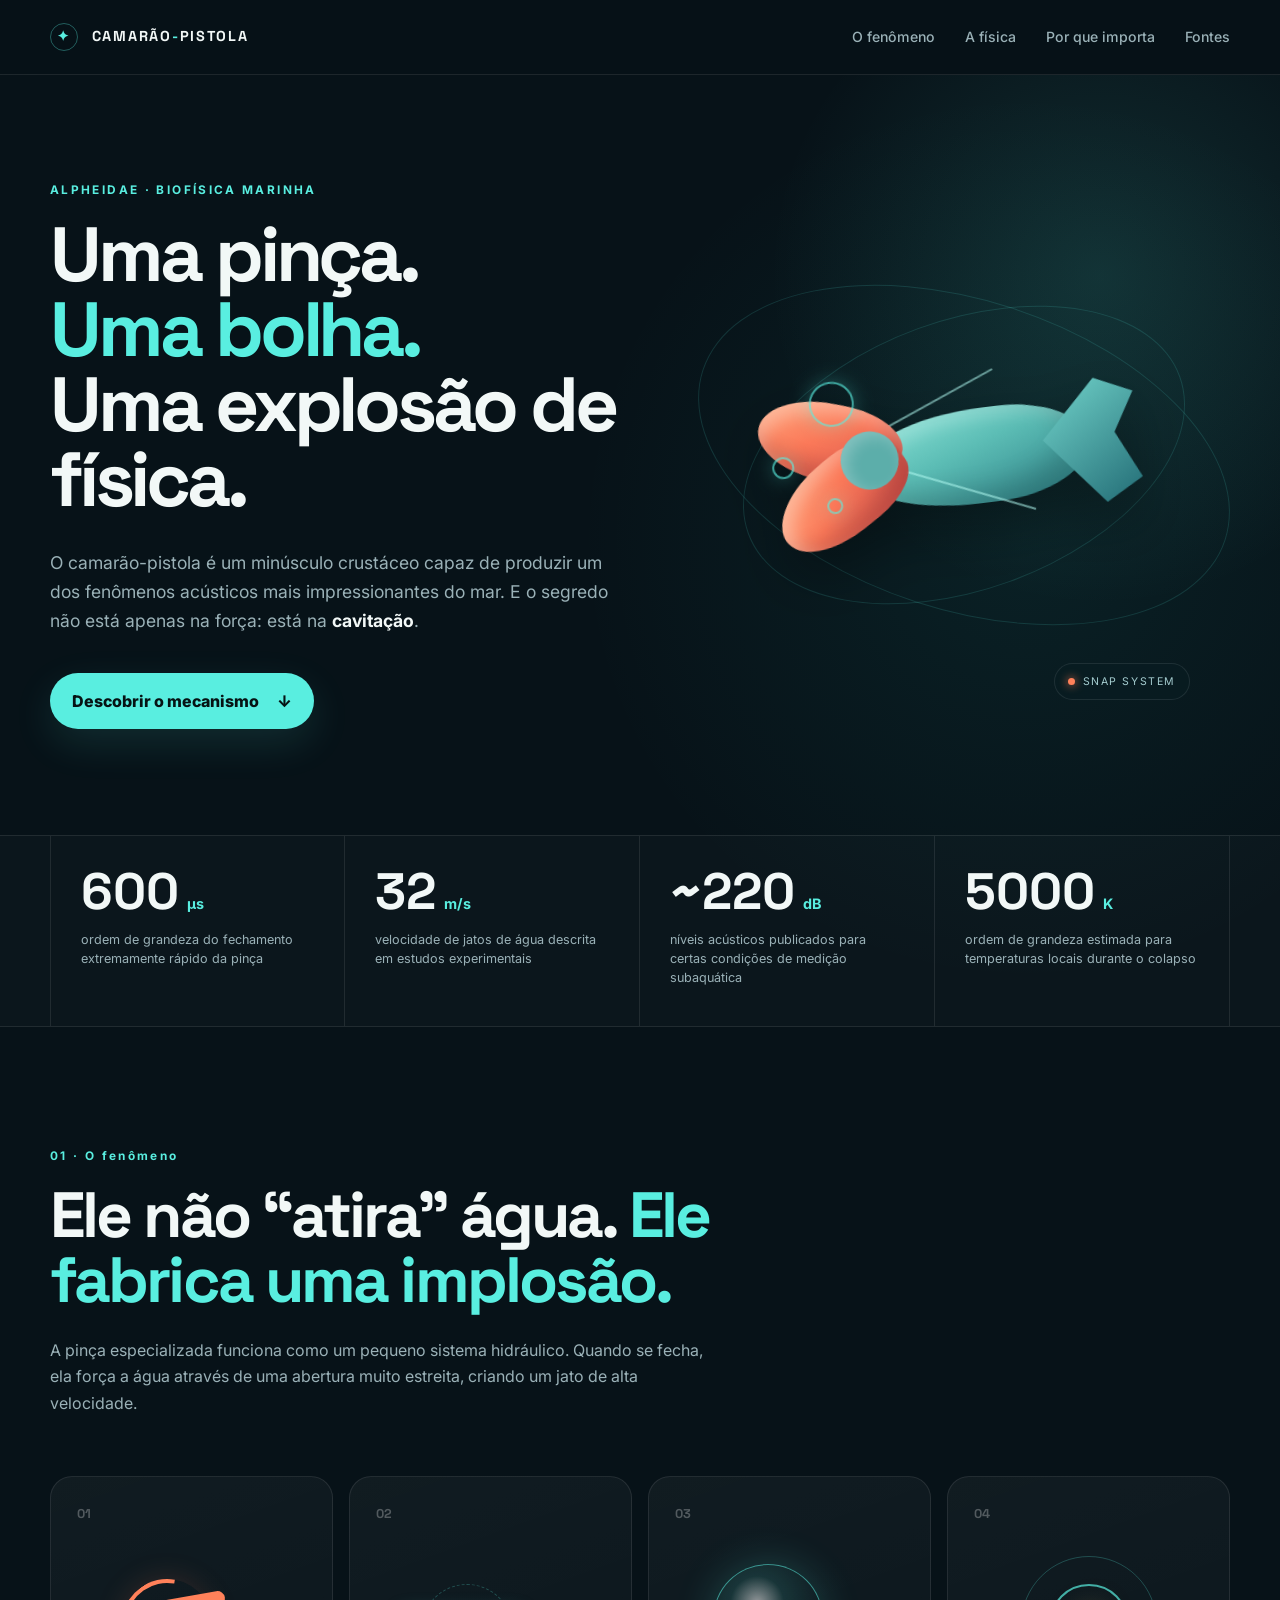
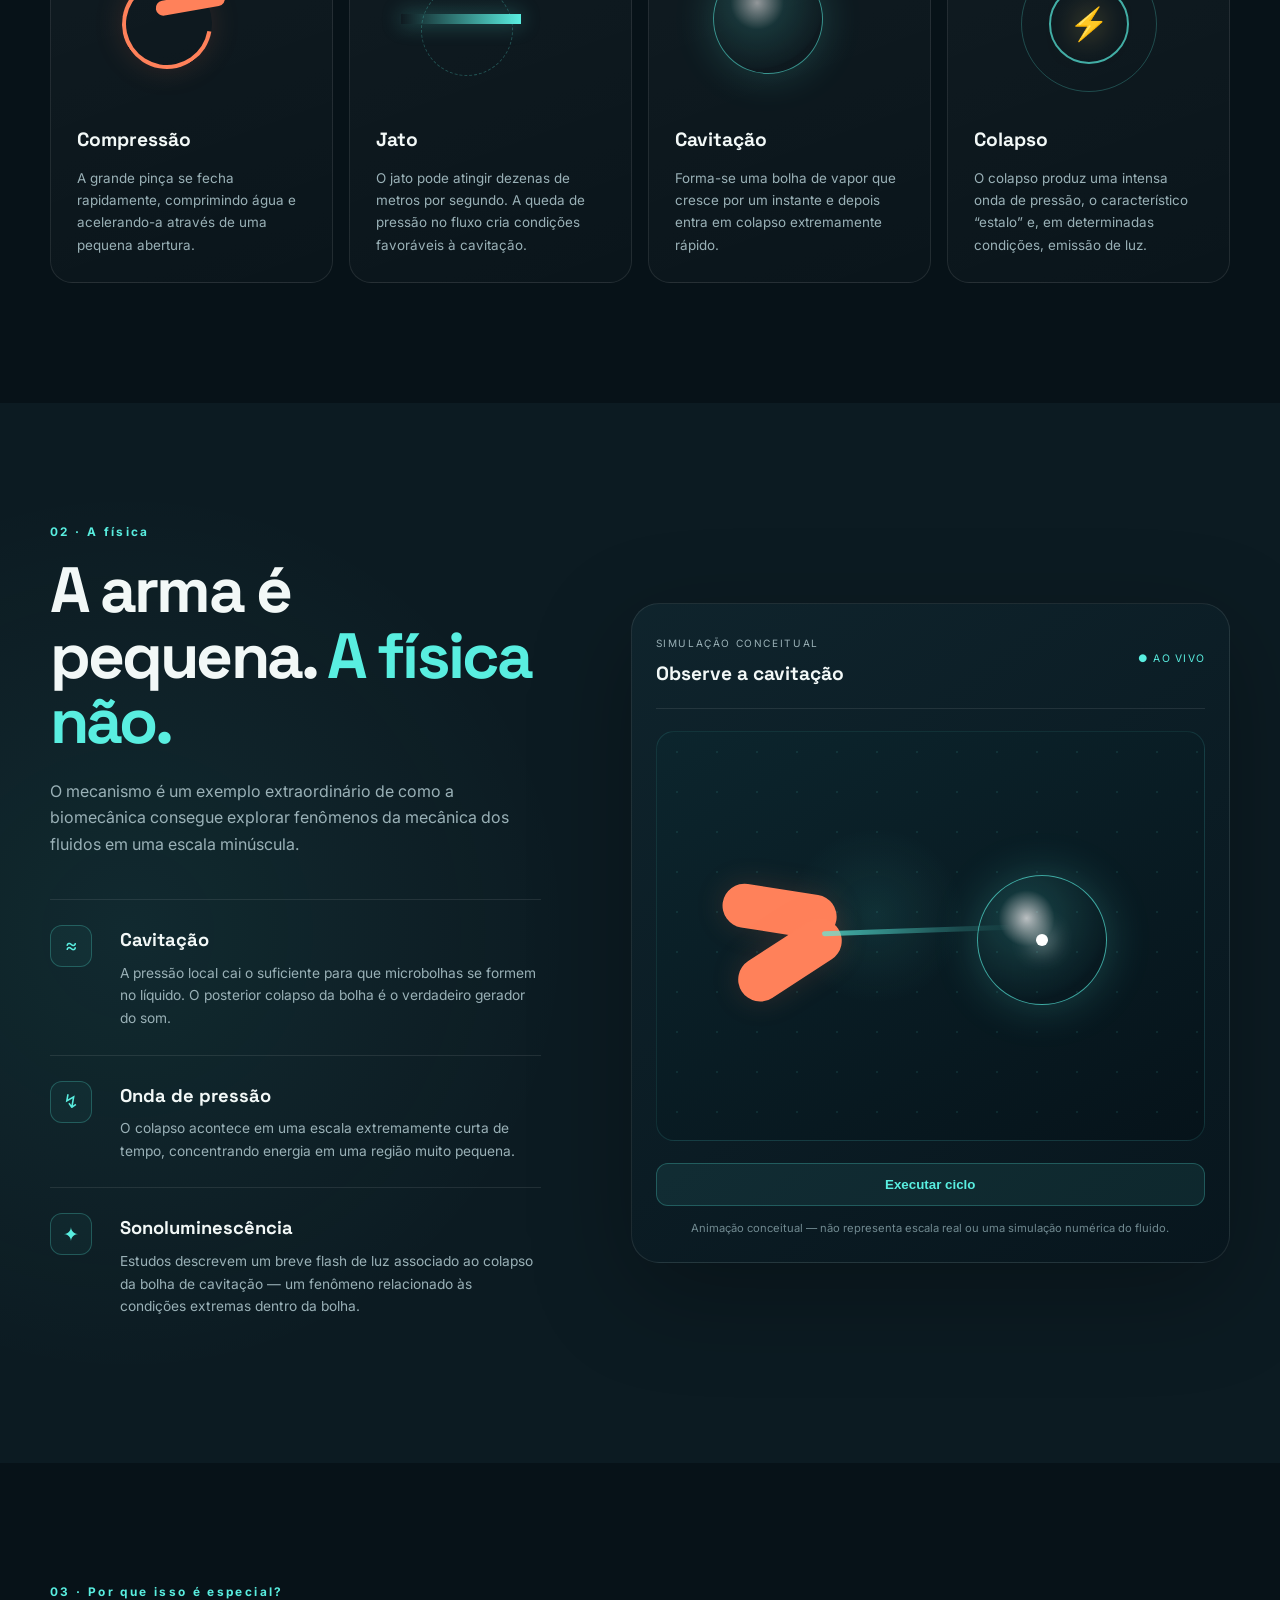
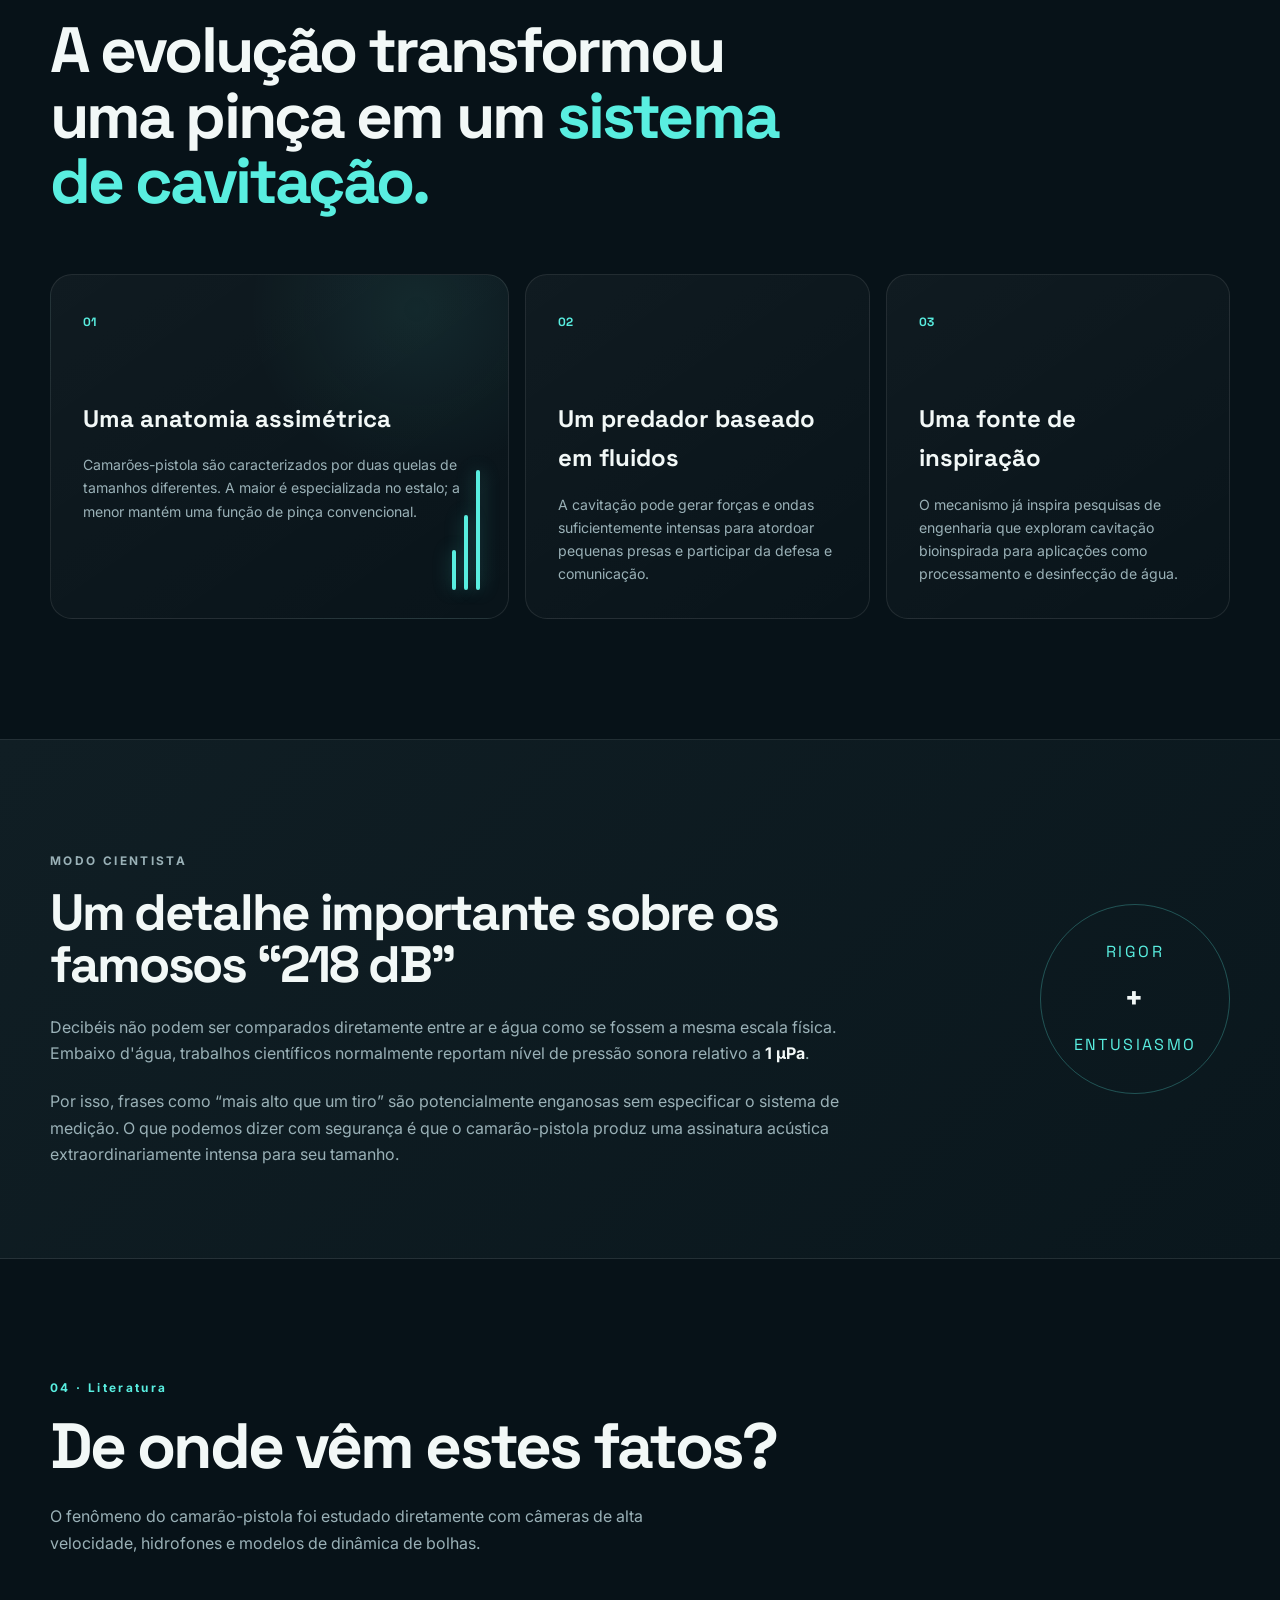
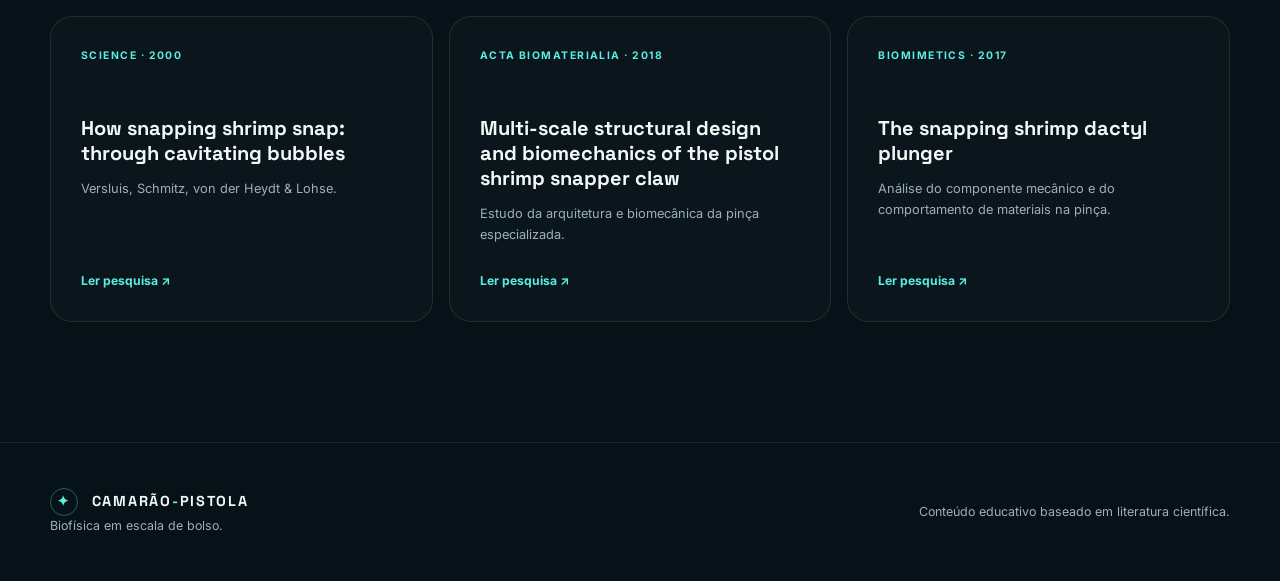
==== commit 31995574: "mudança de alguma palavras" ====
--- a/index.html
+++ b/index.html
@@ -6,10 +6,10 @@
 
     <meta
         name="description"
-        content="Descubra a física impressionante do camarão-pistola: sua pinça, cavitação, onda de choque e o fenômeno de sonoluminescência."
+        content="Descubra a física incrível do camarão-pistola: sua pinça, cavitação, onda de choque e o fenômeno de sonoluminescência."
     >
 
-    <title>Camarão-Pistola — A explosão em miniatura do oceano</title>
+    <title>Camarão-Pistola — A explosão em miniatura do mar</title>
 
     <link rel="preconnect" href="https://fonts.googleapis.com">
     <link rel="preconnect" href="https://fonts.gstatic.com" crossorigin>
@@ -68,8 +68,8 @@
                     </h1>
 
                     <p class="hero-description">
-                        O camarão-pistola é um pequeno crustáceo capaz de produzir
-                        um dos fenômenos acústicos mais impressionantes do oceano.
+                        O camarão-pistola é um minúsculo crustáceo capaz de produzir
+                        um dos fenômenos acústicos mais impressionantes do mar.
                         E o segredo não está apenas na força: está na
                         <strong>cavitação</strong>.
                     </p>
